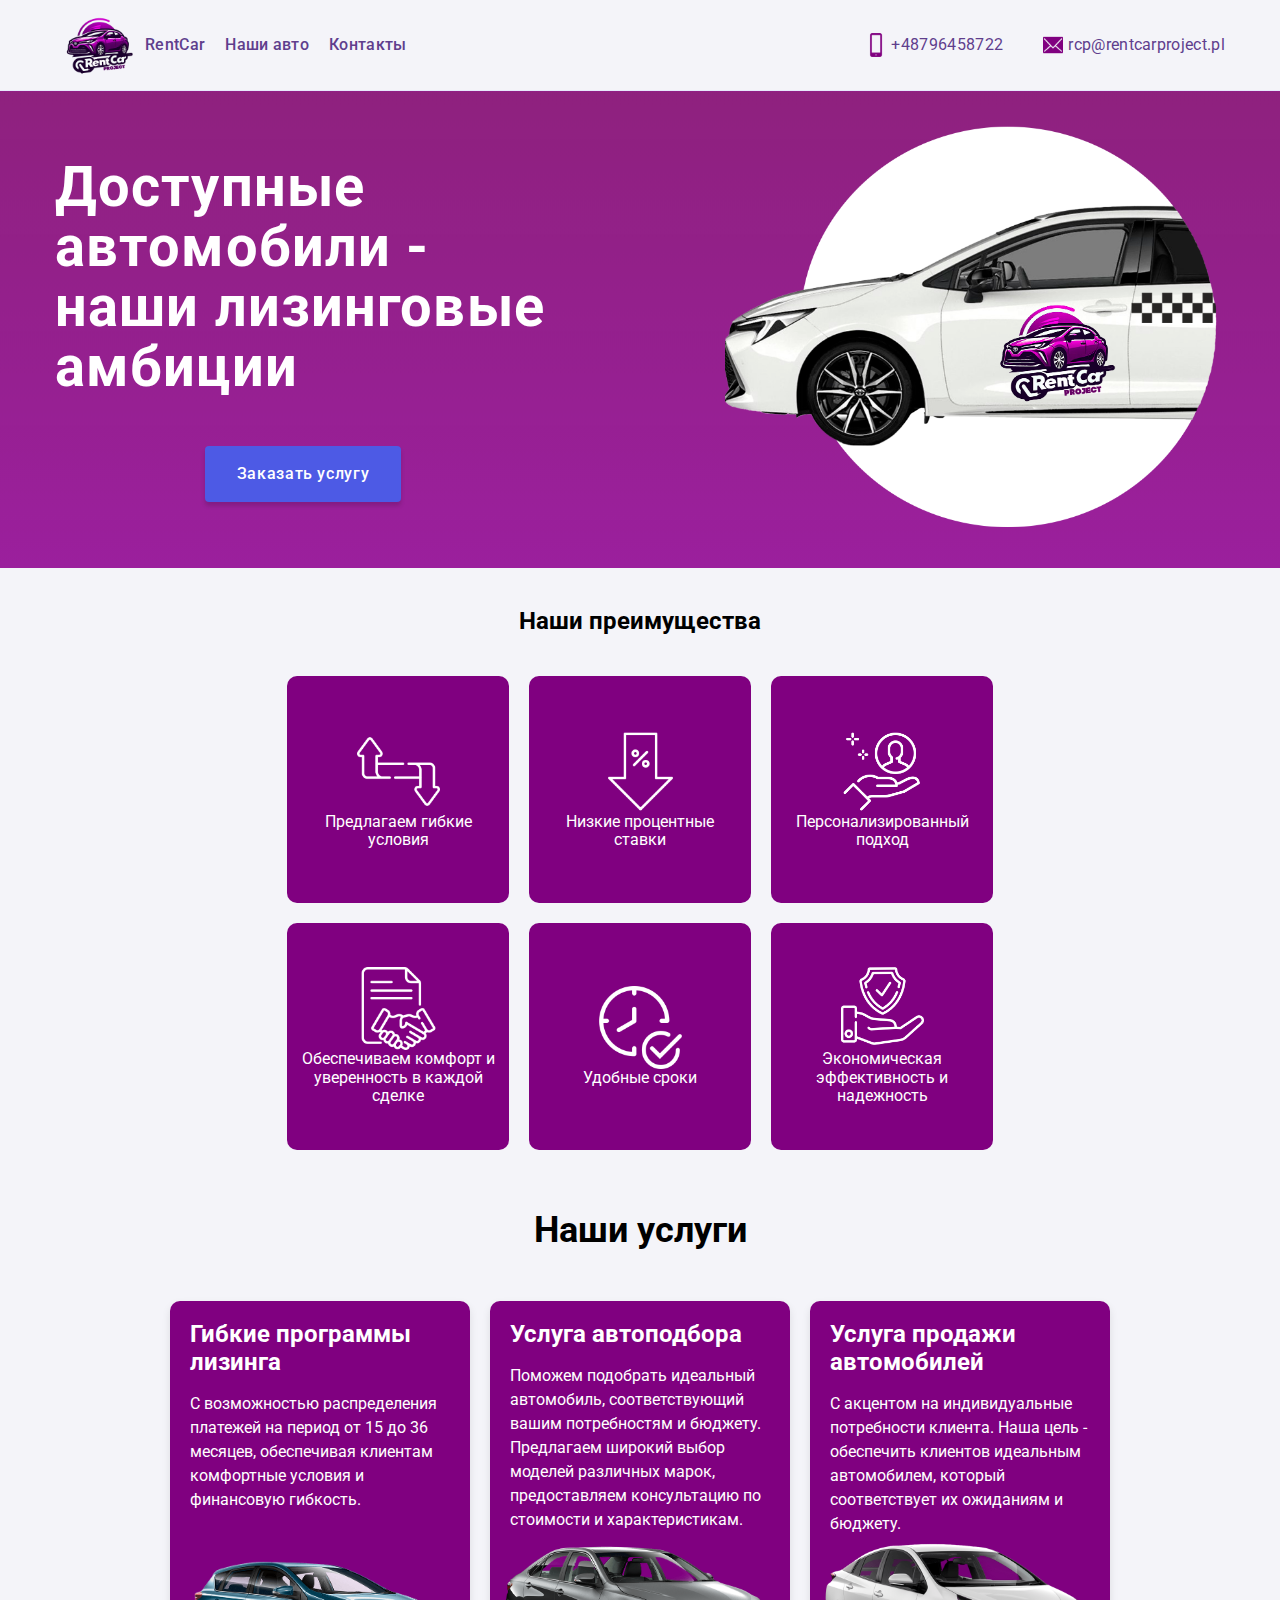
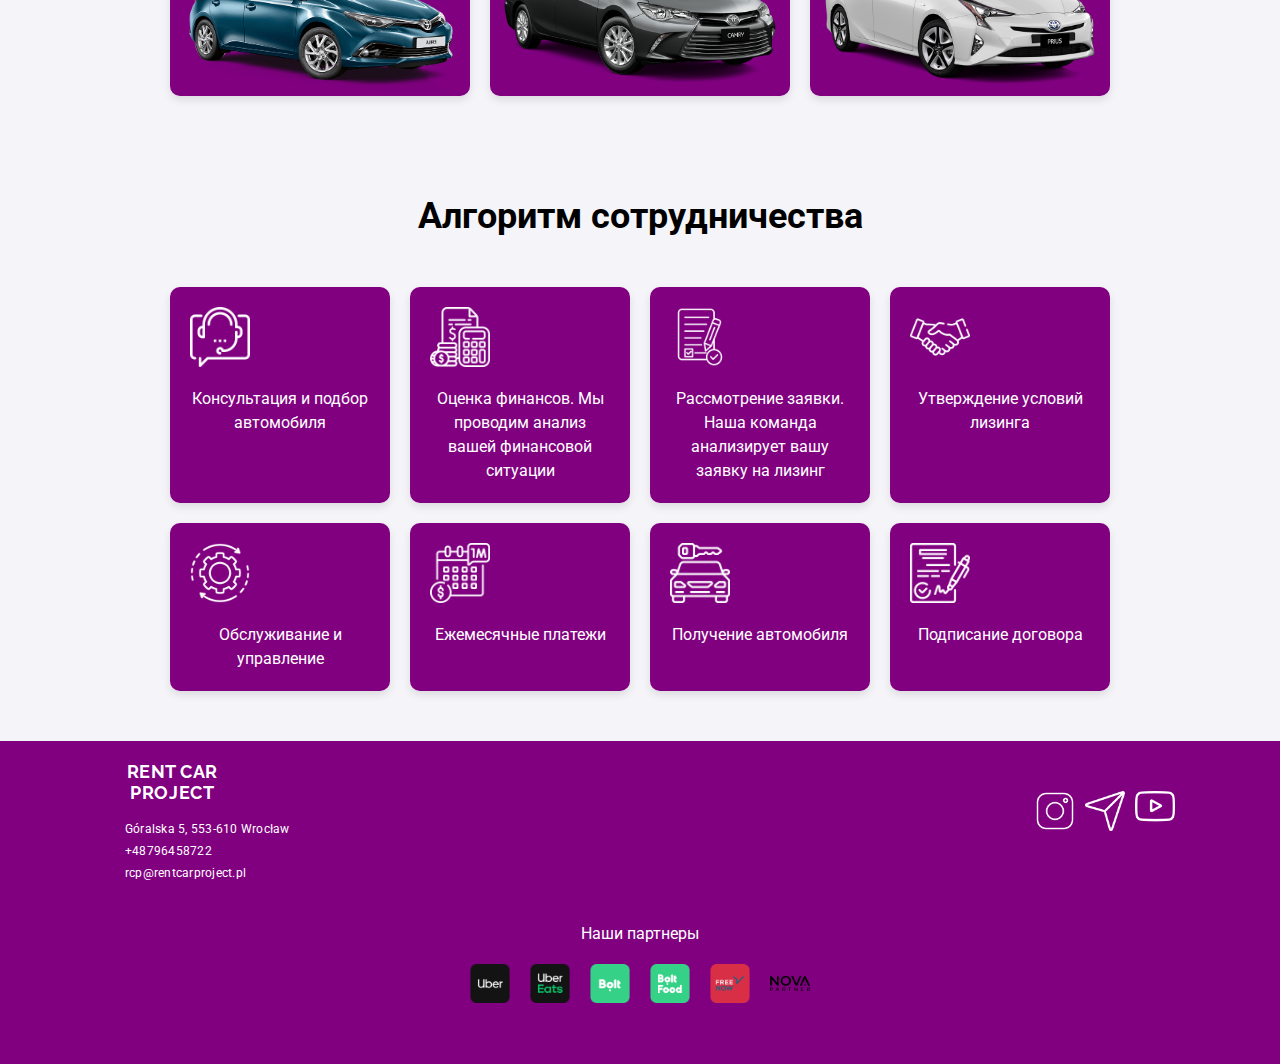
==== index.html @ d4957777 "Finish media for header" ====
<!DOCTYPE html>
<html lang="ru">
  <head>
    <meta charset="UTF-8" />
    <meta name="viewport" content="width=device-width, initial-scale=1.0" />
    <link rel="preconnect" href="https://fonts.googleapis.com" />
    <link rel="preconnect" href="https://fonts.gstatic.com" crossorigin />
    <link
      href="https://fonts.googleapis.com/css2?family=Raleway:wght@700&family=Roboto:wght@400;500;700&display=swap"
      rel="stylesheet"
    />
    <link
      rel="stylesheet"
      href="https://cdnjs.cloudflare.com/ajax/libs/modern-normalize/2.0.0/modern-normalize.min.css"
    />
    <link rel="stylesheet" href="./style/style.css" />
    <title>RENT CAR</title>
  </head>
  <body>
    <header class="header">
      <div class="container main-header-container">
        <nav class="nav-menu">
          <div class="nav-wrapper">
            <a class="nav-logo" href="index.html"
              ><img src="./img/main-logo.png" alt="main logo" width="90px"
            /></a>
            <ul class="nav-list">
              <li class="nav-list-item">
                <a class="nav-link" href="./index.html">RentCar</a>
              </li>
              <li class="nav-list-item">
                <a class="nav-link" href="">Наши авто</a>
              </li>
              <li class="nav-list-item">
                <a class="nav-link" href="">Контакты</a>
              </li>
            </ul>
          </div>
        </nav>
        <address class="address">
          <ul class="address-list">
            <li class="address-lis-item">
              <img
                src="./img/icon/phone-call.png"
                alt="Позвонить нам"
                width="20px"
              />
              <a class="address-link" href="tel:+48796458722">+48796458722</a>
            </li>
            <li class="address-lis-item">
              <img src="./img/icon/email.png" alt="Написать нам" width="20px" />
              <a class="address-link" href="mailto:rcp@rentcarproject.pl"
                >rcp@rentcarproject.pl</a
              >
            </li>
          </ul>
        </address>
      </div>
    </header>
    <main>
      <!-- HERO -->
      <section class="hero">
        <div class="container hero-container">
          <div class="text-hero-box">
            <h1 class="hero-title">
              Доступные автомобили - наши лизинговые амбиции
            </h1>
            <button class="button" type="button" onclick="openForm()">
              Заказать услугу
            </button>
          </div>
          <div class="img-hero-box">
            <img
              class="hero-banner"
              src="./img/hero-image.png"
              alt="main image"
              width="500px"
            />
          </div>
        </div>
      </section>

      <!-- Advantages -->
      <section class="advantages">
        <div class="container">
          <h2 class="advantages-title">Наши преимущества</h2>
          <div class="card-container">
            <div class="card">
              <img
                src="./img/icon/arrows_1.png"
                alt="Гибкие условия"
                width="83px"
              />
              <p>Предлагаем гибкие условия</p>
            </div>
            <div class="card">
              <img
                src="./img/icon/discount_1.png"
                alt="Низкие процентные ставки"
                width="83px"
              />
              <p>Низкие процентные ставки</p>
            </div>
            <div class="card">
              <img
                src="./img/icon/personalized.png"
                alt="Персонализированный подход"
                width="83px"
              />
              <p>Персонализированный подход</p>
            </div>
            <div class="card">
              <img
                src="./img/icon/contract_1.png"
                alt="Комфорт и уверенность"
                width="83px"
              />
              <p>Обеспечиваем комфорт и уверенность в каждой сделке</p>
            </div>
            <div class="card">
              <img
                src="./img/icon/time_1.png"
                alt="Удобные сроки"
                width="83px"
              />
              <p>Удобные сроки</p>
            </div>
            <div class="card">
              <img
                src="./img/icon/shield_1.png"
                alt="Экономическая эффективность и надежность"
                width="83px"
              />
              <p>Экономическая эффективность и надежность</p>
            </div>
          </div>
        </div>
      </section>

      <!-- Services -->
      <section class="services">
        <div class="container">
          <h2 class="services-title">Наши услуги</h2>
          <div class="services-card-container">
            <div class="services-card">
              <div class="services-card-content">
                <h3>Гибкие программы лизинга</h3>
                <p>
                  С возможностью распределения платежей на период от 15 до 36
                  месяцев, обеспечивая клиентам комфортные условия и финансовую
                  гибкость.
                </p>
              </div>
              <img
                src="./img/auris.png"
                alt="Гибкие программы лизинга"
                class="services-card-img"
              />
            </div>
            <div class="services-card">
              <div class="services-card-content">
                <h3>Услуга автоподбора</h3>
                <p>
                  Поможем подобрать идеальный автомобиль, соответствующий вашим
                  потребностям и бюджету. Предлагаем широкий выбор моделей
                  различных марок, предоставляем консультацию по стоимости и
                  характеристикам.
                </p>
              </div>
              <img
                src="./img/corolla.png"
                alt="Услуга автоподбора"
                class="services-card-img"
              />
            </div>
            <div class="services-card">
              <div class="services-card-content">
                <h3>Услуга продажи автомобилей</h3>
                <p>
                  С акцентом на индивидуальные потребности клиента. Наша цель -
                  обеспечить клиентов идеальным автомобилем, который
                  соответствует их ожиданиям и бюджету.
                </p>
              </div>
              <img
                src="./img/prius.png"
                alt="Услуга продажи автомобилей"
                class="services-card-img"
              />
            </div>
          </div>
        </div>
      </section>

      <!-- How we work -->
      <section class="workflow">
        <div class="container">
          <h2 class="workflow-title">Алгоритм сотрудничества</h2>
          <div class="workflow-card-container">
            <div class="workflow-card">
              <img
                src="./img/icon/consulting_1.png"
                alt="Консультация и подбор автомобиля"
              />
              <p>Консультация и подбор автомобиля</p>
            </div>
            <div class="workflow-card">
              <img src="./img/icon/budget.png" alt="Оценка финансов" />
              <p>
                Оценка финансов. Мы проводим анализ вашей финансовой ситуации
              </p>
            </div>
            <div class="workflow-card">
              <img
                src="./img/icon/request-for-proposal.png"
                alt="Рассмотрение заявки"
              />
              <p>
                Рассмотрение заявки. Наша команда анализирует вашу заявку на
                лизинг
              </p>
            </div>
            <div class="workflow-card">
              <img
                src="./img/icon/handshake_1.png"
                alt="Утверждение условий лизинга"
              />
              <p>Утверждение условий лизинга</p>
            </div>
            <div class="workflow-card">
              <img
                src="./img/icon/management-service.png"
                alt="Обслуживание и управление"
              />
              <p>Обслуживание и управление</p>
            </div>
            <div class="workflow-card">
              <img src="./img/icon/calendar_8.png" alt="Ежемесячные платежи" />
              <p>Ежемесячные платежи</p>
            </div>
            <div class="workflow-card">
              <img src="./img/icon/car-rental.png" alt="Получение автомобиля" />
              <p>Получение автомобиля</p>
            </div>
            <div class="workflow-card">
              <img src="./img/icon/contract_2.png" alt="Подписание договора" />
              <p>Подписание договора</p>
            </div>
          </div>
        </div>
      </section>

      <!-- FORM -->
      <div id="orderForm" class="form-popup">
        <form class="form-container" id="orderFormElement">
          <span class="close" onclick="closeForm()">&times;</span>
          <h2>Заказать услугу</h2>
          <label for="name"><b>Ваше имя</b></label>
          <input type="text" id="name" name="name" required />

          <label for="phone"><b>Ваш номер телефона</b></label>
          <input type="tel" id="phone" name="phone" required />

          <label for="email"><b>Ваш емейл</b></label>
          <input type="email" id="email" name="email" required />

          <button type="submit" class="btn">Отправить</button>
        </form>
      </div>
    </main>
    <footer class="footer">
      <div class="container">
        <div class="addres-box">
          <a class="footer-logo" href="index.html" class="footer-logo"
            >RENT CAR <br />PROJECT</a
          >
          <address>
            <ul class="footer-address">
              <li>
                <a
                  class="footer-address-link"
                  href="https://www.google.com/maps/search/?api=1&query=Góralska+5,+553-610+Wrocław"
                  target="_blank"
                  >Góralska 5, 553-610 Wrocław</a
                >
              </li>
              <li>
                <a class="footer-address-link" href="tel:+48796458722"
                  >+48796458722</a
                >
              </li>
              <li>
                <a
                  class="footer-address-link"
                  href="mailto:rcp@rentcarproject.pl"
                  >rcp@rentcarproject.pl</a
                >
              </li>
            </ul>
          </address>
        </div>
        <div class="social-box">
          <ul class="footer-socials">
            <li>
              <a
                href="https://www.instagram.com/rent_projekt?igsh=d3BtMnI3NGQ2Mmhm"
                target="_blank"
              >
                <img
                  src="./img/icon/instagram-icon.png"
                  alt="instagram icon"
                  width="40px"
                />
              </a>
            </li>
            <li>
              <a href="https://t.me/WeGetTheCar" target="_blank">
                <img
                  src="./img/icon/telegram-icon.png"
                  alt="telegram icon"
                  width="40px"
                />
              </a>
            </li>
            <li>
              <a
                href="https://www.instagram.com/rent_projekt?igsh=d3BtMnI3NGQ2Mmhm"
                target="_blank"
              >
                <img
                  src="./img/icon/youtube-icon.png"
                  alt="instagram icon"
                  width="40px"
                />
              </a>
            </li>
          </ul>
        </div>
      </div>
      <div class="partner-box">
        <p>Наши партнеры</p>
        <ul>
          <li>
            <a
              href="https://www.uber.com/pl/pl/"
              target="_blank"
              aria-label="Перейти на сайт Uber"
            >
              <img src="./img/icon/uber.png" alt="Uber" />
            </a>
          </li>
          <li>
            <a
              href="https://www.ubereats.com/pl"
              target="_blank"
              aria-label="Перейти на сайт Uber Eats"
            >
              <img src="./img/icon/uber-eats.png" alt="Uber Eats" />
            </a>
          </li>
          <li>
            <a
              href="https://bolt.eu/pl-pl/"
              target="_blank"
              aria-label="Перейти на сайт Bolt"
            >
              <img src="./img/icon/bolt-logo.png" alt="Bolt" />
            </a>
          </li>
          <li>
            <a
              href="https://bolt.eu/pl-pl/food/"
              target="_blank"
              aria-label="Перейти на сайт Bolt Food"
            >
              <img src="./img/icon/bolt_food_logo.png" alt="Bolt Food" />
            </a>
          </li>
          <li>
            <a
              href="https://www.free-now.com/pl/"
              target="_blank"
              aria-label="Перейти на сайт Free Now"
            >
              <img src="./img/icon/freenow.png" alt="Free Now" />
            </a>
          </li>
          <li>
            <a
              href="https://nova-partner.pl/"
              target="_blank"
              aria-label="Перейти на сайт Free Now"
            >
              <img src="./img/icon/nova-parner.png" alt="Nova Partner" />
            </a>
          </li>
        </ul>
      </div>
    </footer>
    <script>
      function openForm() {
        document.getElementById("orderForm").style.display = "flex";
      }

      function closeForm() {
        document.getElementById("orderForm").style.display = "none";
      }

      function submitForm(event) {
        event.preventDefault();
        const formData = new FormData(
          document.getElementById("orderFormElement")
        );
        fetch("form-handler.php", {
          method: "POST",
          body: formData,
        })
          .then((response) => response.text())
          .then((data) => {
            if (data === "success") {
              alert(
                "Спасибо за обращение, наш менеджер свяжется с вами в ближайшее время."
              );
              closeForm();
            } else {
              alert("Ошибка отправки формы. Попробуйте еще раз.");
            }
          })
          .catch((error) => {
            alert("Ошибка отправки формы. Попробуйте еще раз.");
          });
      }

      document
        .getElementById("orderFormElement")
        .addEventListener("submit", submitForm);
    </script>
  </body>
</html>
---- style/style.css ----
:root {
    --primary-color: #6A1B9A;
    --accent-color: #8E24AA;
    --background-color: #F5F5F5;
    --text-color: #FFFFFF;
    --text-dark-color: #424242;
    --button-hover-color: #9C27B0;
    --button-shadow-color: rgba(0, 0, 0, 0.2);
    --contact-link-color: #5F3E8D;
    --hover-link-color: #8E24AA;
}

/* Основные стили */
*,
*::before,
*::after {
    box-sizing: border-box;
    margin: 0;
    padding: 0;
}

body {
    background-color: #f4f4f9;
    font-family: 'Roboto', sans-serif;
}

ul,
ol {
    margin: 0;
    padding: 0;
    list-style: none;
}

h1,
h2,
h3 {
    margin: 0;
}

p {
    margin: 0;
}

a {
    margin: 0;
}

img {
    display: block;
    max-width: 100%;
    margin: 0;
    padding: 0;
}

.container {
    max-width: 1200px;
    margin: auto;
    padding: 0 15px;
}

/* Стили для header */
.header {
    border-bottom: 1px solid #e7e9fc;
    padding-top: 24px;
    padding-bottom: 24px;
    padding: 0 15px;
}

.main-header-container {
    display: flex;
    align-items: center;
    justify-content: space-between;
}

.nav-menu {
    display: flex;
    align-items: center;
}

.nav-wrapper {
    display: flex;
    align-items: center;
}

.nav-list {
    display: flex;
    gap: 20px;
}

.nav-logo {
    margin-right: auto;
}

.nav-link {
    text-decoration: none;
    color: var(--contact-link-color);
    font-size: 16px;
    font-weight: 500;
    line-height: 1.5;
    letter-spacing: 0.32px;
    padding: 24px 0;
}

.address {
    font-style: normal;
    margin-left: auto;
}

.address-list {
    display: flex;
    gap: 40px;
    padding: 24px 0;
}

.address-link {
    text-decoration: none;
    color: var(--contact-link-color);
    font-size: 16px;
    line-height: 1.5;
    letter-spacing: 0.32px;
}

.nav-link:hover,
.address-link:hover,
.nav-link:focus,
.address-link:focus {
    color: var(--hover-link-color);
}

.address-lis-item {
    display: flex;
    gap: 5px;
}

/* Медиа-запросы для header */
@media screen and (max-width: 900px) {
    .main-header-container {
        flex-direction: column;
        align-items: center;
        text-align: center;
    }

    .nav-logo {
        margin-bottom: 20px;
    }

    .nav-wrapper {
        flex-direction: column;
        align-items: center;
    }

    .nav-list {
        flex-direction: column;
        gap: 10px;
        margin-bottom: 20px;
    }

    .nav-link {
        padding: 0;
    }

    .address-list {
        flex-direction: column;
        align-items: center;
        gap: 10px;
        padding: 0;
    }

    .address {
        text-align: center;
        margin: 20px 0 0;
    }
}


/* Стили для секции hero */
.hero {
    background-color: #d809a1;
    background: linear-gradient(rgba(127, 1, 108, 0.872), rgba(144, 5, 146, 0.889));
    position: relative;
    background-position: center;
    background-size: cover;
    margin-bottom: 40px;
    text-align: center;
    padding-top: 35px;
    padding-bottom: 35px;
}

.hero-container {
    display: flex;
    flex-direction: row;
    align-items: center;
    justify-content: space-between;
}

.hero-title {
    font-size: 56px;
    font-weight: 700;
    line-height: 1.07;
    letter-spacing: 1.12px;
    color: white;
    text-align: start;
    margin-bottom: 48px;
    max-width: 496px;
}

.button {
    display: block;
    min-width: 169px;
    height: 56px;
    border: none;
    margin: 0 auto;
    background-color: #4d5ae5;
    color: #ffffff;
    font-size: 16px;
    font-weight: 500;
    cursor: pointer;
    line-height: 24px;
    letter-spacing: 0.64px;
    padding: 16px 32px;
    border-radius: 4px;
    background: #4d5ae5;
    box-shadow: 0px 4px 4px 0px rgba(0, 0, 0, 0.15);
}

.button:hover {
    background-color: #404BBF;
}

.button:focus {
    background-color: #404BBF;
}

/* Стили для секции "Наши преимущества" */
.advantages-title {
    text-align: center;
    margin-bottom: 30px;
}

.card-container {
    display: flex;
    flex-wrap: wrap;
    justify-content: center;
    max-width: 726px;
    margin: 0 auto;
}

.card {
    display: flex;
    flex-direction: column;
    justify-content: center;
    align-items: center;
    width: 222px;
    height: 227px;
    background-color: purple;
    margin: 10px;
    padding: 10px;
    text-align: center;
    border-radius: 10px;
}

.card:hover {
    transform: translateY(-10px);
}

.card-content {
    padding: 20px;
    position: relative;
    z-index: 2;
}

img {
    max-width: 100%;
}

p {
    color: white;
}

/* Медиазапросы для размещения карточек в два и один ряд */
@media (max-width: 768px) {
    .card {
        flex: 1 0 45%;
    }
}

@media (max-width: 480px) {
    .card {
        flex: 1 0 100%;
    }
}

/* Стили для секции "Наши услуги" */
.services {
    padding: 50px 0;
    background-color: #f4f4f9;
}

.services-title {
    text-align: center;
    font-size: 36px;
    margin-bottom: 50px;
}

.services-card-container {
    display: flex;
    flex-wrap: wrap;
    justify-content: center;
    gap: 20px;
}

.services-card {
    position: relative;
    background-color: purple;
    border-radius: 10px;
    width: 300px;
    color: white;
    box-shadow: 0 4px 8px rgba(0, 0, 0, 0.1);
    overflow: hidden;
    transition: transform 0.3s;
    padding-bottom: 120px;
}

.services-card:hover {
    transform: translateY(-10px);
}

.services-card-content {
    padding: 20px;
    position: relative;
    z-index: 2;
}

.services-card-content h3 {
    font-size: 24px;
    margin-bottom: 15px;
}

.services-card-content p {
    font-size: 16px;
    line-height: 1.5;
    margin-bottom: 20px;
}

.services-card-img {
    position: absolute;
    bottom: 0;
    left: 50%;
    transform: translateX(-50%);
    width: 100%;
    height: auto;
    z-index: 1;
}

/* Стили для секции "Алгоритм сотрудничества" */
.workflow {
    padding: 50px 0;
    background-color: #f4f4f9;
}

.workflow-title {
    text-align: center;
    font-size: 36px;
    margin-bottom: 50px;
}

.workflow-card-container {
    display: flex;
    flex-wrap: wrap;
    justify-content: center;
    gap: 20px;
}

.workflow-card {
    background-color: purple;
    border-radius: 10px;
    width: 220px;
    padding: 20px;
    color: white;
    text-align: center;
    box-shadow: 0 4px 8px rgba(0, 0, 0, 0.1);
    transition: transform 0.3s;
}

.workflow-card img {
    width: 60px;
    height: auto;
    margin-bottom: 20px;
}

.workflow-card p {
    font-size: 16px;
    line-height: 1.5;
}

.workflow-card:hover {
    transform: translateY(-10px);
}

/* Стили для footer */
.footer {
    background-color: #800080;
    padding: 20px 0;
    color: white;
    text-align: center;
}

.footer .container {
    display: flex;
    justify-content: space-between;
}

.footer-logo {
    display: inline-block;
    font-family: "Raleway", sans-serif;
    text-decoration: none;
    color: #fff;
    font-size: 18px;
    font-weight: 700;
    line-height: 1.17;
    letter-spacing: 0.54px;
    text-transform: uppercase;
    margin-bottom: 16px;
}

.footer-address {
    margin-left: 70px;
    text-align: left;
}

.footer-address-link {
    color: #f4f4fd;
    font-size: 12px;
    line-height: 1.5;
    letter-spacing: 0.02em;
    text-decoration: none;
    font-style: normal;
}

.footer-address li {
    margin-bottom: 3px;
}

.footer-address a {
    text-decoration: none;
    color: white;
}

.footer-address a:hover,
.footer-socials a:hover {
    color: #ddd;
}

.social-box {
    font-display: flex;
}

.footer-socials {
    display: flex;
    flex-direction: row;
    gap: 10px;
    justify-content: center;
    align-items: center;
    padding-top: 30px;
    margin-right: 50px;
}

.footer-socials img {
    width: 40px;
    height: auto;
}

/* Стили для секции "Наши партнеры" */
.partner-box {
    text-align: center;
    margin: 40px 0;
}

.partner-box p {
    margin-bottom: 20px;
    font-size: 16px;
    color: var(--text-color);
    /* Используйте основной цвет вашей темы */
}

.partner-box ul {
    display: flex;
    justify-content: center;
    align-items: center;
    gap: 20px;
    padding: 0;
    list-style: none;
    margin: 0;
}

.partner-box li {
    display: flex;
    justify-content: center;
    align-items: center;
}

.partner-box img {
    width: 40px;
    height: 40px;
    object-fit: contain;
}

/* Стили для формы */
.form-popup {
    display: none;
    position: fixed;
    top: 0;
    left: 0;
    width: 100%;
    height: 100%;
    background-color: rgba(0, 0, 0, 0.5);
    justify-content: center;
    align-items: center;
    z-index: 9999;
}

.form-container {
    background-color: white;
    padding: 20px;
    border-radius: 10px;
    width: 300px;
    position: relative;
}

.form-container h2 {
    margin-bottom: 20px;
}

.form-container label {
    display: block;
    margin-bottom: 10px;
}

.form-container input {
    width: 100%;
    padding: 10px;
    margin-bottom: 20px;
    border: 1px solid #ccc;
    border-radius: 5px;
}

.form-container .btn {
    width: 100%;
    padding: 10px;
    border: none;
    border-radius: 5px;
    cursor: pointer;
}

.form-container .btn.cancel {
    background-color: #f44336;
    margin-top: 10px;
}

.form-container .btn:hover {
    opacity: 0.8;
}

.close {
    position: absolute;
    top: 10px;
    right: 10px;
    font-size: 20px;
    cursor: pointer;
}
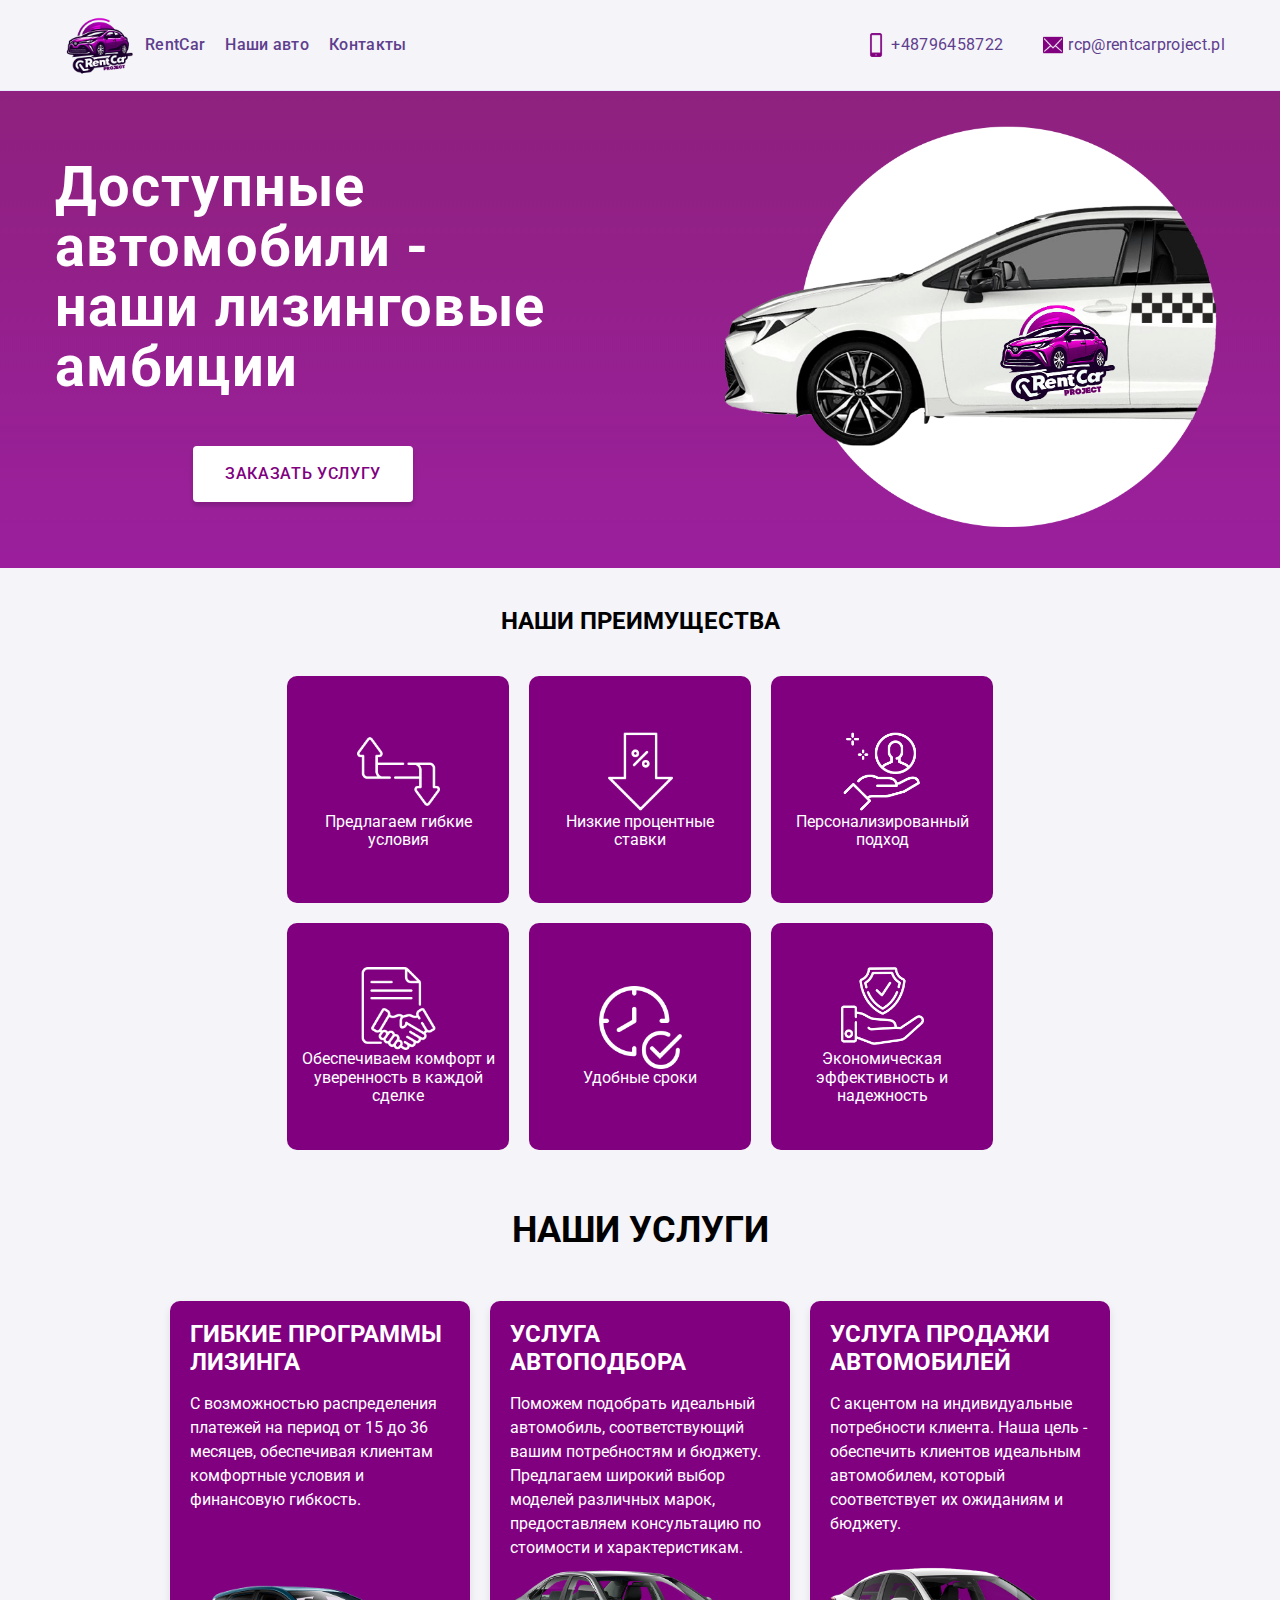
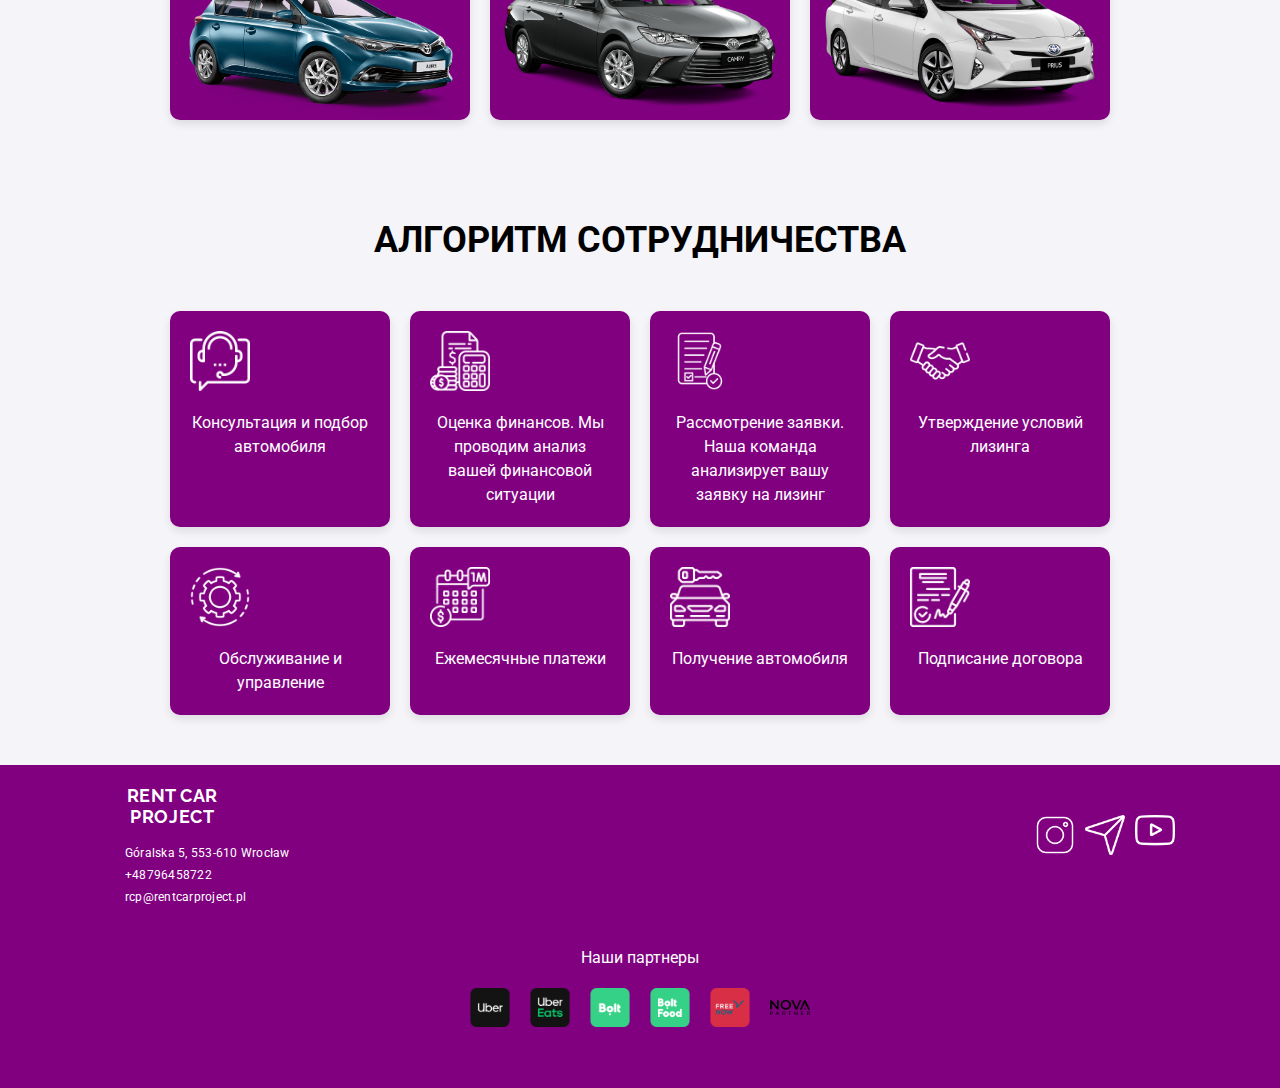
==== commit 22601020: "finish footer for phone" ====
--- a/index.html
+++ b/index.html
@@ -271,10 +271,8 @@
     <footer class="footer">
       <div class="container">
         <div class="addres-box">
-          <a class="footer-logo" href="index.html" class="footer-logo"
-            >RENT CAR <br />PROJECT</a
-          >
-          <address>
+          <a class="footer-logo" href="index.html">RENT CAR <br />PROJECT</a>
+          <address class="address">
             <ul class="footer-address">
               <li>
                 <a
--- a/style/style.css
+++ b/style/style.css
@@ -37,6 +37,11 @@
     margin: 0;
 }
 
+h2,
+h3 {
+    text-transform: uppercase;
+}
+
 p {
     margin: 0;
 }
@@ -141,7 +146,7 @@
     }
 
     .nav-logo {
-        margin-bottom: 20px;
+        margin-bottom: 1px;
     }
 
     .nav-wrapper {
@@ -151,8 +156,8 @@
 
     .nav-list {
         flex-direction: column;
-        gap: 10px;
-        margin-bottom: 20px;
+        gap: 1px;
+        margin-bottom: 10px;
     }
 
     .nav-link {
@@ -162,13 +167,15 @@
     .address-list {
         flex-direction: column;
         align-items: center;
-        gap: 10px;
+        gap: 1px;
         padding: 0;
+        margin-bottom: 10px;
     }
 
     .address {
         text-align: center;
-        margin: 20px 0 0;
+        margin: auto;
+        
     }
 }
 
@@ -210,8 +217,8 @@
     height: 56px;
     border: none;
     margin: 0 auto;
-    background-color: #4d5ae5;
-    color: #ffffff;
+    background-color: #ffffff;
+    color: #800080;
     font-size: 16px;
     font-weight: 500;
     cursor: pointer;
@@ -219,16 +226,17 @@
     letter-spacing: 0.64px;
     padding: 16px 32px;
     border-radius: 4px;
-    background: #4d5ae5;
+    background: #fff;
     box-shadow: 0px 4px 4px 0px rgba(0, 0, 0, 0.15);
+    text-transform: uppercase;
 }
 
 .button:hover {
-    background-color: #404BBF;
+    background-color: #E0E0E0;
 }
 
 .button:focus {
-    background-color: #404BBF;
+    background-color: #E0E0E0;
 }
 
 /* Стили для секции "Наши преимущества" */
@@ -288,6 +296,7 @@
     .card {
         flex: 1 0 100%;
     }
+
 }
 
 /* Стили для секции "Наши услуги" */
@@ -480,7 +489,6 @@
     margin-bottom: 20px;
     font-size: 16px;
     color: var(--text-color);
-    /* Используйте основной цвет вашей темы */
 }
 
 .partner-box ul {
@@ -503,6 +511,33 @@
     width: 40px;
     height: 40px;
     object-fit: contain;
+    transition: transform 0.3s, box-shadow 0.3s;
+}
+
+.partner-box img:hover {
+    transform: translateY(-10px);
+    box-shadow: 0 4px 8px rgba(0, 0, 0, 0.2);
+}
+
+@media (max-width: 400px) {
+    .footer .container {
+        flex-direction: column;
+        text-align: center;
+    }
+    .footer-logo {
+        align-items: centr;
+        text-align: center;
+    }
+    .address {
+        display: flex;
+    }
+    .footer-socials {
+        margin: auto;
+    }
+    .footer-address   {
+        margin: auto;
+        }
+  
 }
 
 /* Стили для формы */
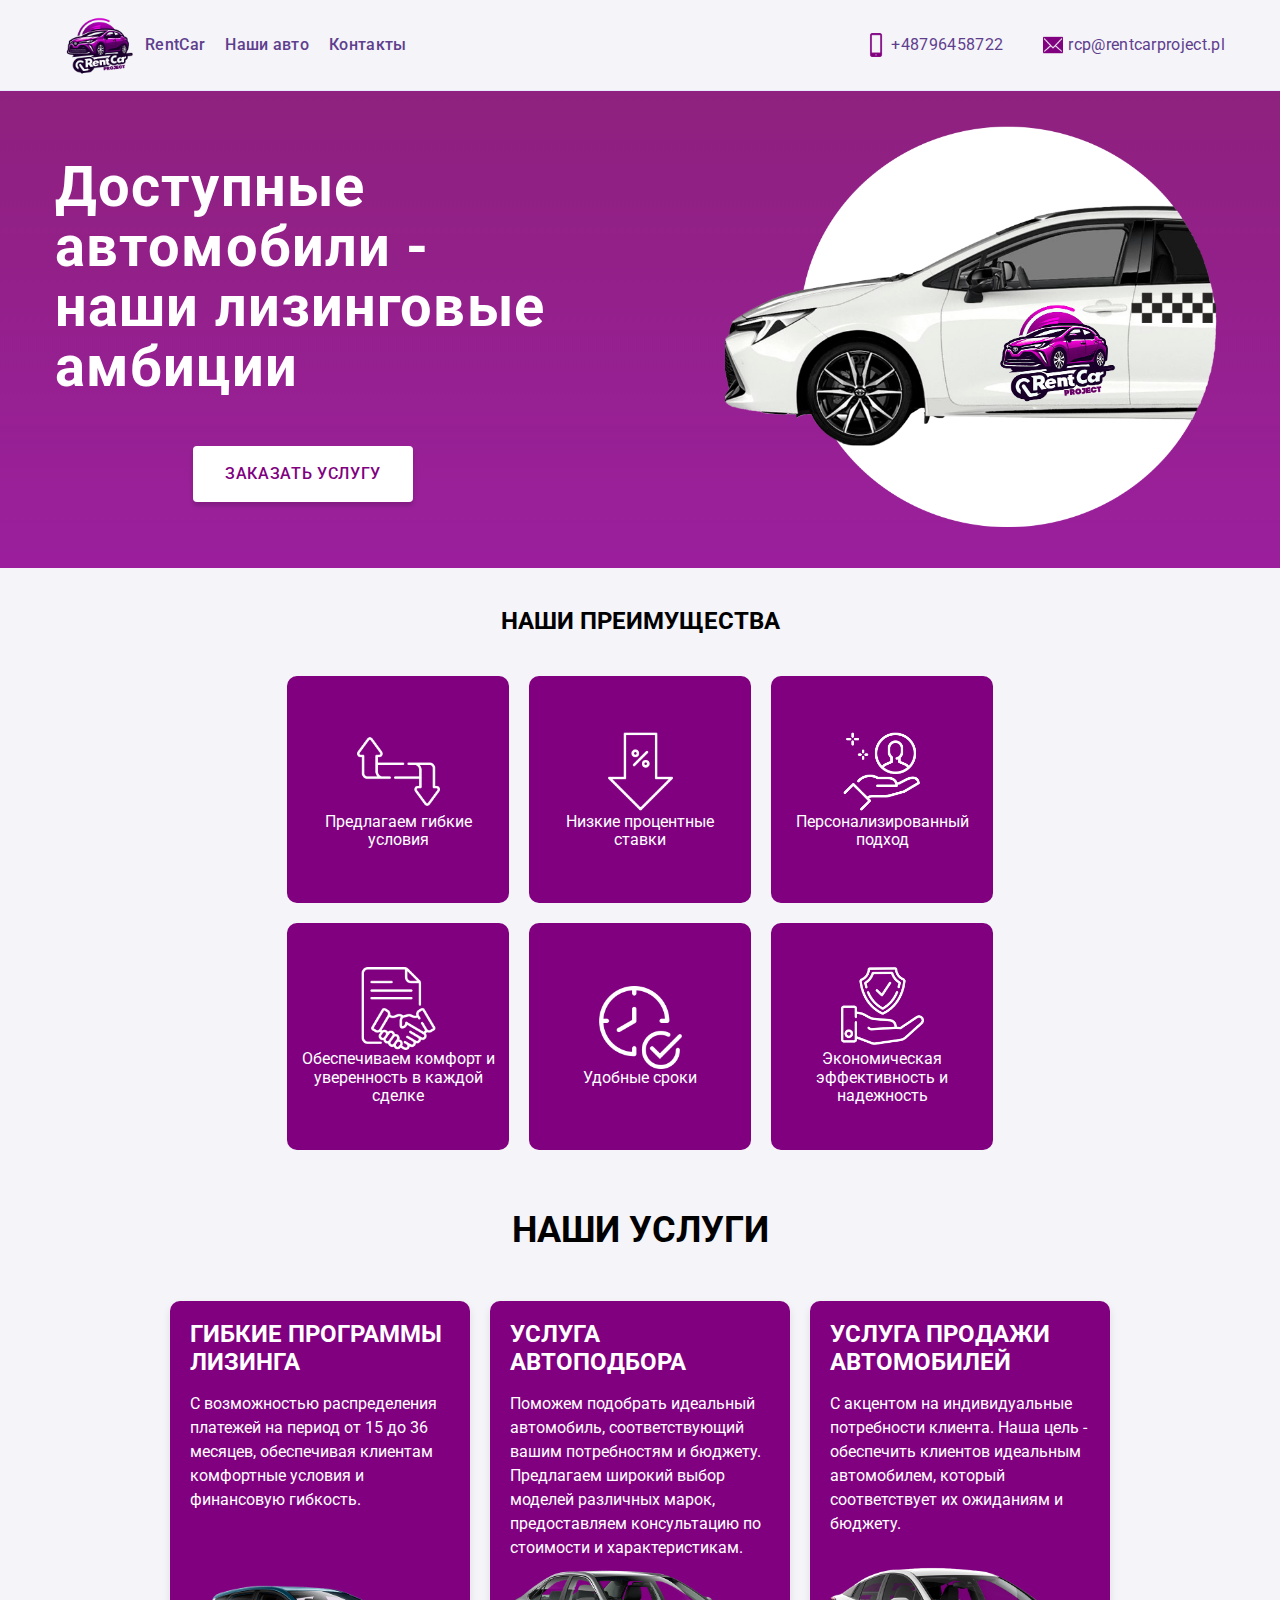
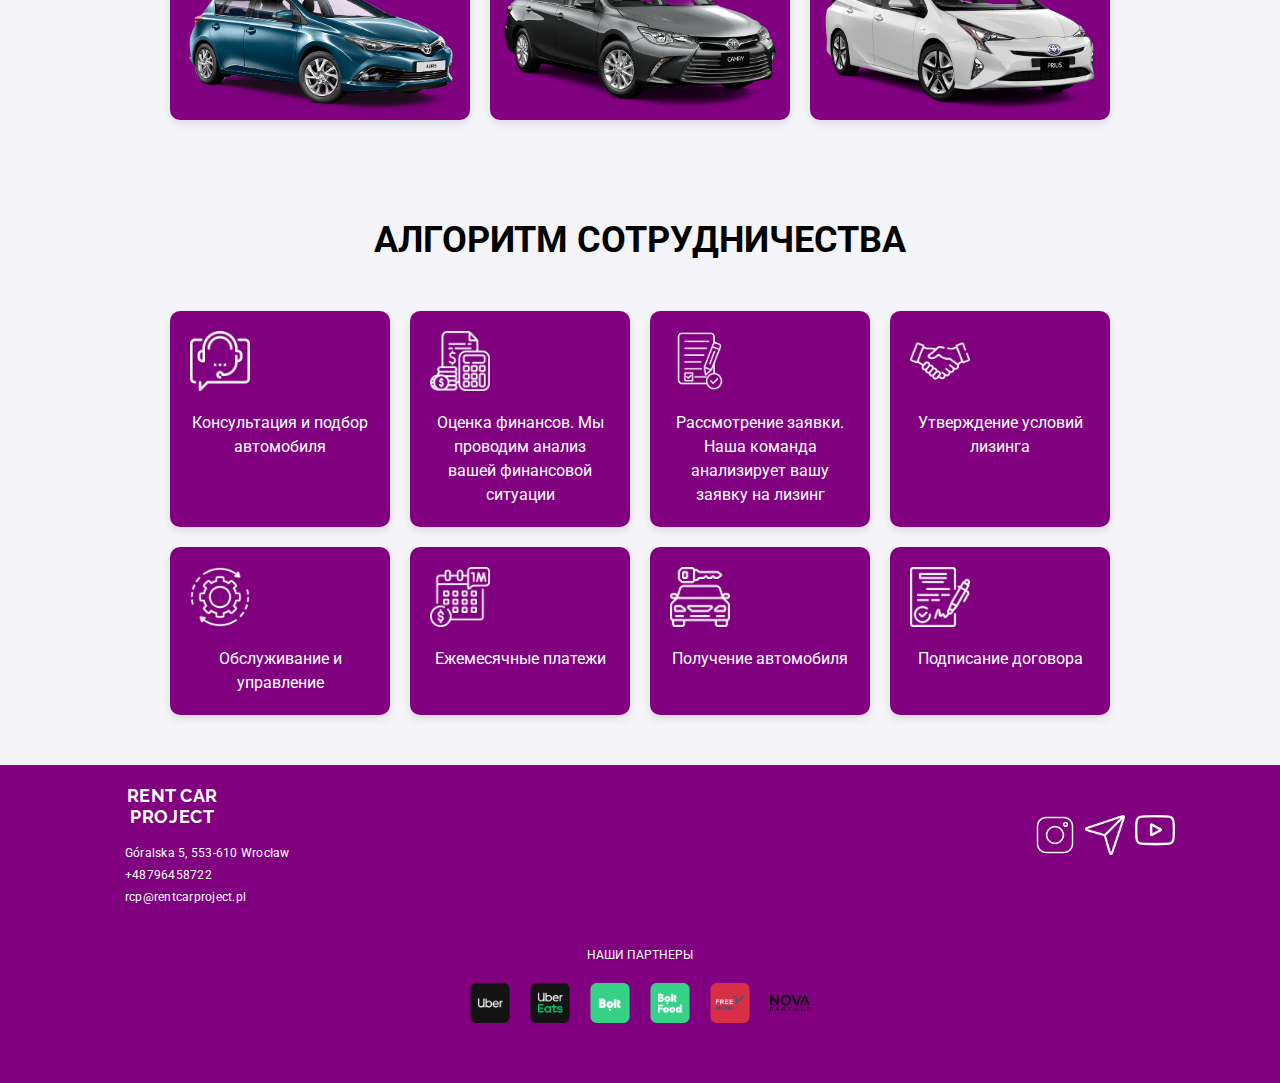
==== commit 5c4d8f7e: "Fix partner" ====
--- a/index.html
+++ b/index.html
@@ -336,7 +336,7 @@
         </div>
       </div>
       <div class="partner-box">
-        <p>Наши партнеры</p>
+        <p class="partner-txt">Наши партнеры</p>
         <ul>
           <li>
             <a
--- a/style/style.css
+++ b/style/style.css
@@ -487,7 +487,8 @@
 
 .partner-box p {
     margin-bottom: 20px;
-    font-size: 16px;
+    font-size: 12px;
+    text-transform: uppercase;
     color: var(--text-color);
 }
 
@@ -518,6 +519,8 @@
     transform: translateY(-10px);
     box-shadow: 0 4px 8px rgba(0, 0, 0, 0.2);
 }
+
+
 
 @media (max-width: 400px) {
     .footer .container {
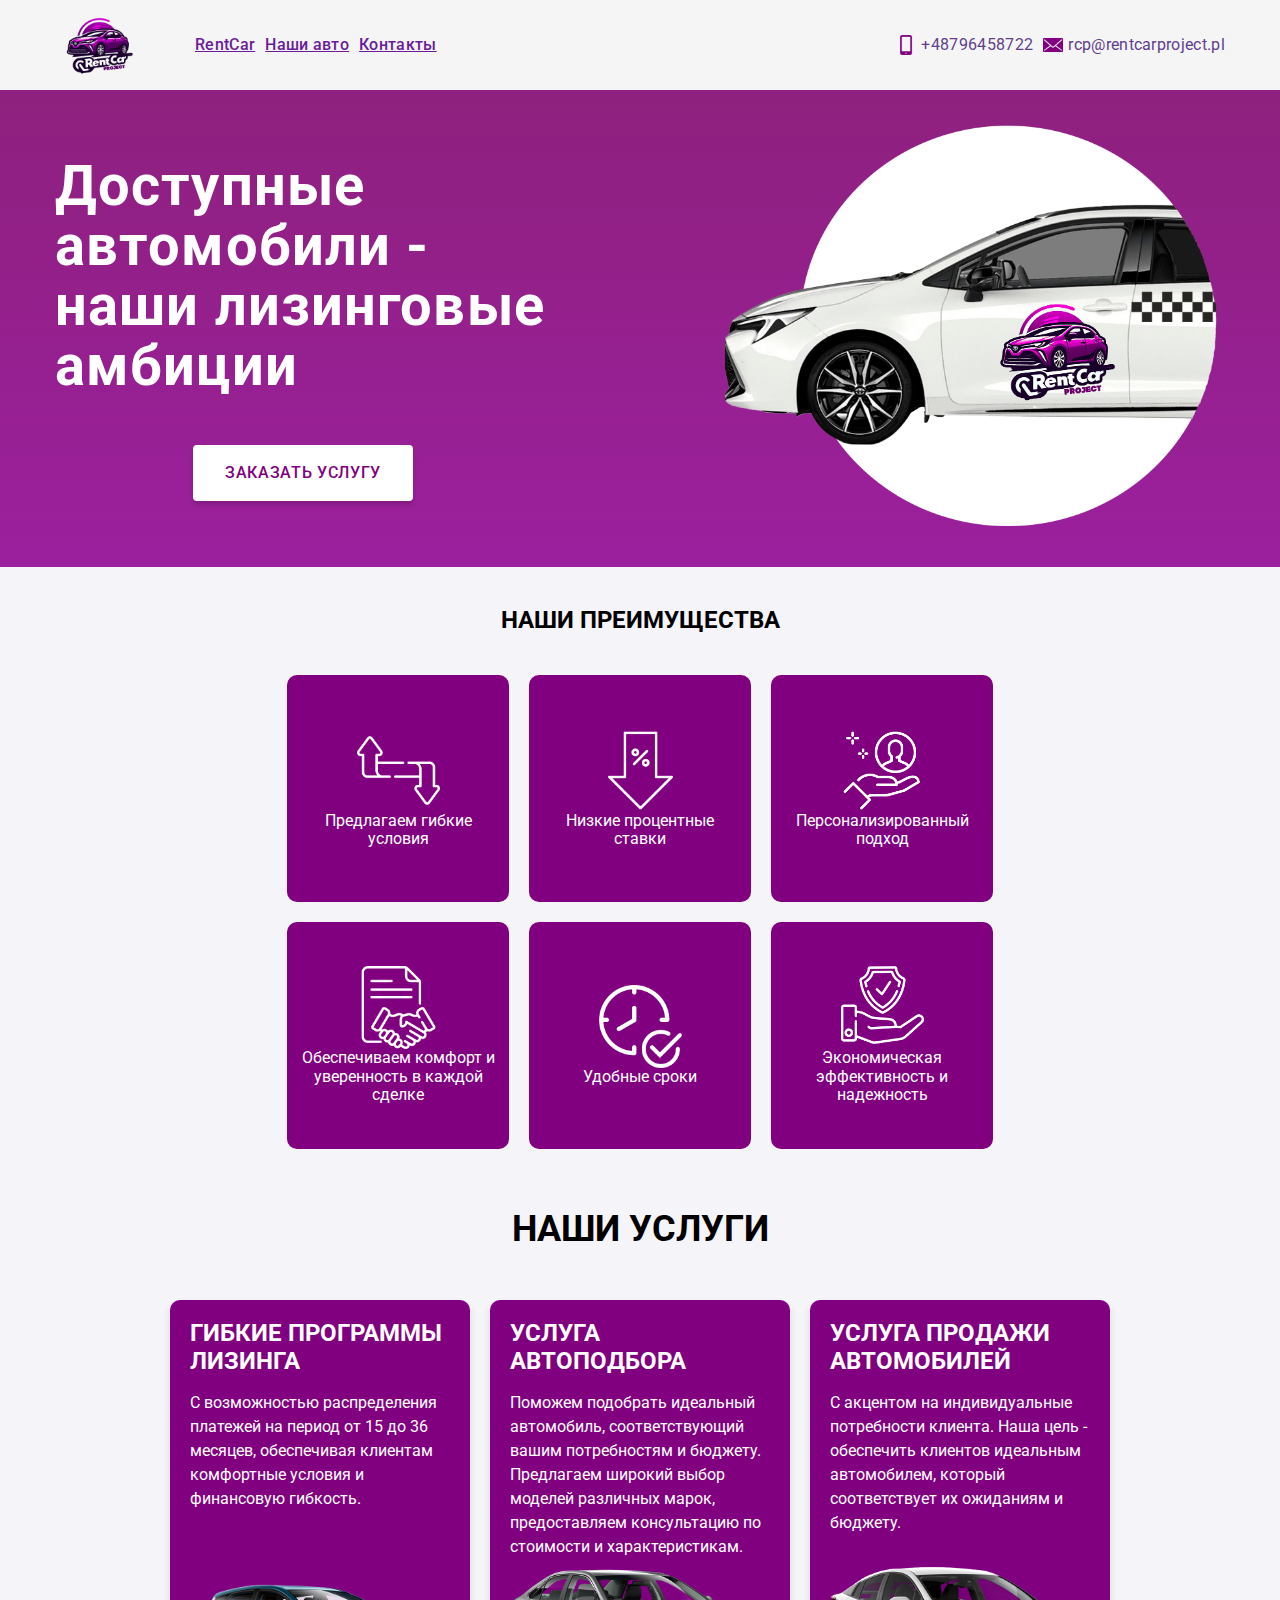
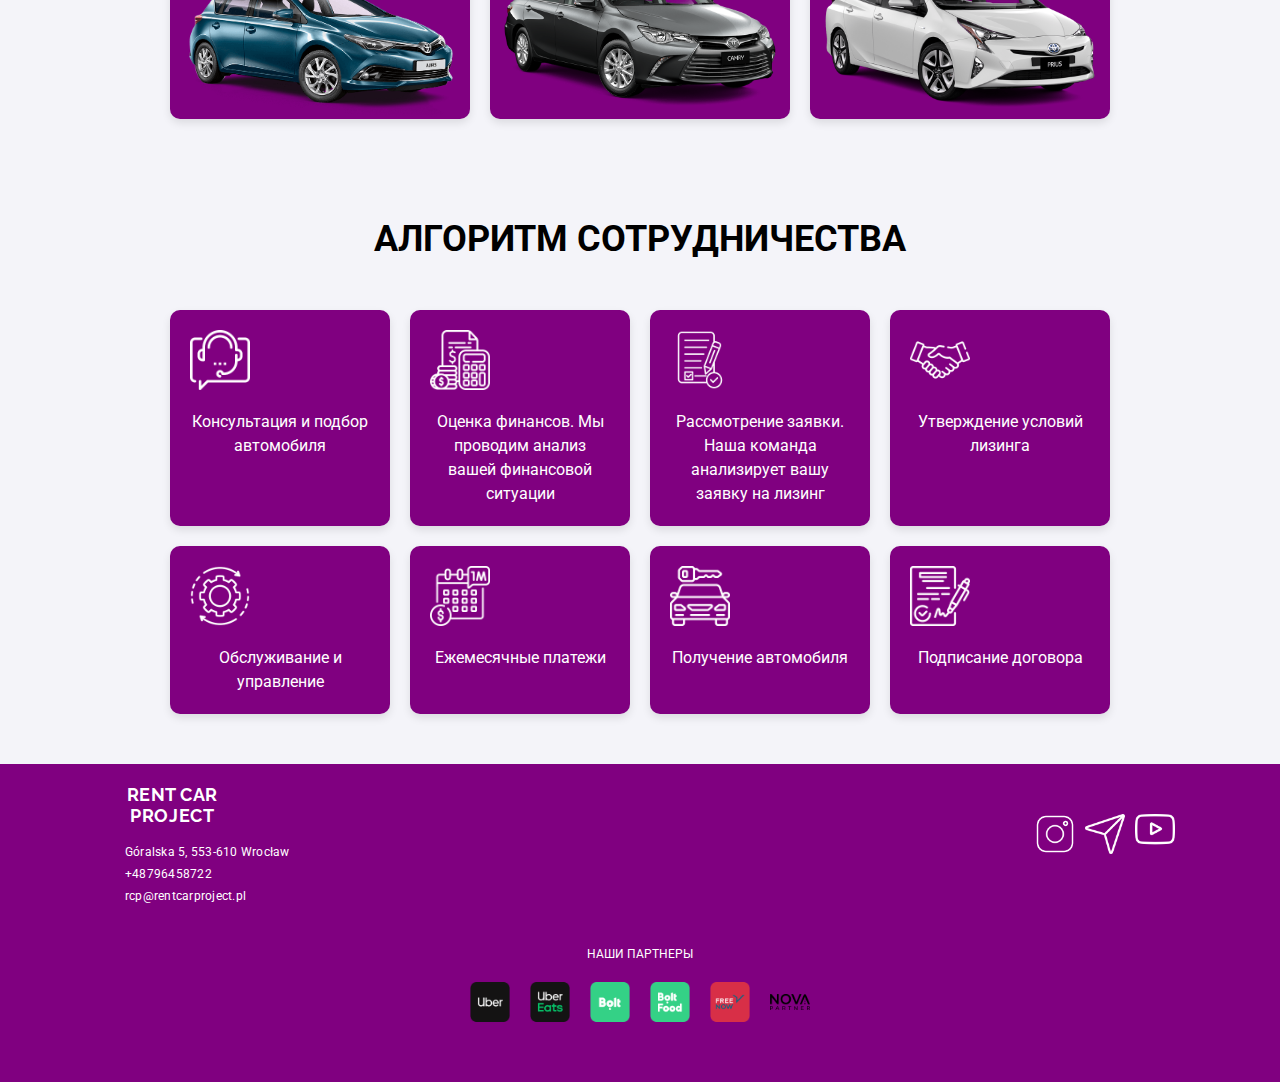
==== commit b4ff8482: "add page gallery" ====
--- a/index.html
+++ b/index.html
@@ -18,43 +18,68 @@
   </head>
   <body>
     <header class="header">
-      <div class="container main-header-container">
-        <nav class="nav-menu">
-          <div class="nav-wrapper">
-            <a class="nav-logo" href="index.html"
-              ><img src="./img/main-logo.png" alt="main logo" width="90px"
-            /></a>
-            <ul class="nav-list">
-              <li class="nav-list-item">
-                <a class="nav-link" href="./index.html">RentCar</a>
-              </li>
-              <li class="nav-list-item">
-                <a class="nav-link" href="">Наши авто</a>
-              </li>
-              <li class="nav-list-item">
-                <a class="nav-link" href="">Контакты</a>
-              </li>
-            </ul>
-          </div>
+      <div class="container header__container">
+        <div class="header__logo-container">
+          <a class="header__logo-link" href="index.html">
+            <img
+              class="header__logo"
+              src="./img/main-logo.png"
+              alt="main logo"
+              width="90px"
+            />
+          </a>
+        </div>
+        <nav class="header__nav">
+          <ul class="header__menu">
+            <li class="header__menu-item">
+              <a class="header__menu-link" href="./index.html">RentCar</a>
+            </li>
+            <li class="header__menu-item">
+              <a class="header__menu-link" href="./gallery.html">Наши авто</a>
+            </li>
+            <li class="header__menu-item">
+              <a class="header__menu-link" href="./contacts.html">Контакты</a>
+            </li>
+          </ul>
         </nav>
-        <address class="address">
-          <ul class="address-list">
-            <li class="address-lis-item">
-              <img
+        <address class="header__address">
+          <ul class="header__contact-list">
+            <li class="header__contact-item">
+              <img
+                class="header__contact-icon"
                 src="./img/icon/phone-call.png"
                 alt="Позвонить нам"
                 width="20px"
               />
-              <a class="address-link" href="tel:+48796458722">+48796458722</a>
-            </li>
-            <li class="address-lis-item">
-              <img src="./img/icon/email.png" alt="Написать нам" width="20px" />
-              <a class="address-link" href="mailto:rcp@rentcarproject.pl"
+              <a class="header__contact-link" href="tel:+48796458722"
+                >+48796458722</a
+              >
+            </li>
+            <li class="header__contact-item">
+              <img
+                class="header__contact-icon"
+                src="./img/icon/email.png"
+                alt="Написать нам"
+                width="20px"
+              />
+              <a
+                class="header__contact-link"
+                href="mailto:rcp@rentcarproject.pl"
                 >rcp@rentcarproject.pl</a
               >
             </li>
           </ul>
         </address>
+        <div class="header__burger" onclick="toggleBurgerMenu()">☰</div>
+      </div>
+      <div class="header__burger-menu">
+        <a class="header__menu-link" href="./index.html">Rent Car</a>
+        <a class="header__menu-link" href="#">Наши авто</a>
+        <a class="header__menu-link" href="./contacts.html">Контакты</a>
+        <a class="header__contact-link" href="tel:+48796458722">+48796458722</a>
+        <a class="header__contact-link" href="mailto:rcp@rentcarproject.pl"
+          >rcp@rentcarproject.pl</a
+        >
       </div>
     </header>
     <main>
@@ -396,6 +421,12 @@
       </div>
     </footer>
     <script>
+      function toggleBurgerMenu() {
+        const menu = document.querySelector(".header__burger-menu");
+        menu.classList.toggle("show");
+      }
+    </script>
+    <script>
       function openForm() {
         document.getElementById("orderForm").style.display = "flex";
       }
--- a/style/style.css
+++ b/style/style.css
@@ -63,42 +63,47 @@
     padding: 0 15px;
 }
 
-/* Стили для header */
+/* HEADER */
+
 .header {
-    border-bottom: 1px solid #e7e9fc;
-    padding-top: 24px;
-    padding-bottom: 24px;
     padding: 0 15px;
-}
-
-.main-header-container {
+    background-color: var(--background-color);
     display: flex;
     align-items: center;
     justify-content: space-between;
-}
-
-.nav-menu {
-    display: flex;
-    align-items: center;
-}
-
-.nav-wrapper {
-    display: flex;
-    align-items: center;
-}
-
-.nav-list {
-    display: flex;
-    gap: 20px;
-}
-
-.nav-logo {
-    margin-right: auto;
-}
-
-.nav-link {
-    text-decoration: none;
-    color: var(--contact-link-color);
+    position: relative;
+}
+
+.header__container {
+    display: flex;
+    align-items: center;
+    width: 100%;
+
+}
+
+.header__logo-container {
+    display: flex;
+    align-items: center;
+    margin-right: 50px;
+}
+
+.header__nav {
+    display: flex;
+    align-items: center;
+}
+
+.header__menu {
+    display: flex;
+    align-items: center;
+    gap: 10px;
+}
+
+.header__menu-item {
+    display: flex;
+}
+
+.header__menu-link {
+    color: var(--primary-color);
     font-size: 16px;
     font-weight: 500;
     line-height: 1.5;
@@ -106,18 +111,37 @@
     padding: 24px 0;
 }
 
-.address {
+.header__menu-link:hover,
+.header__menu-link:focus,
+.header__contact-link:hover,
+.header__contact-link:focus {
+    color: var(--hover-link-color);
+    text-decoration: none;
+}
+
+.header__address {
+    display: flex;
+    align-items: center;
     font-style: normal;
     margin-left: auto;
 }
 
-.address-list {
-    display: flex;
-    gap: 40px;
-    padding: 24px 0;
-}
-
-.address-link {
+.header__contact-list {
+    display: flex;
+    align-items: center;
+    gap: 10px;
+}
+
+.header__contact-item {
+    display: flex;
+    align-items: center;
+}
+
+.header__contact-icon {
+    margin-right: 5px;
+}
+
+.header__contact-link {
     text-decoration: none;
     color: var(--contact-link-color);
     font-size: 16px;
@@ -125,60 +149,59 @@
     letter-spacing: 0.32px;
 }
 
-.nav-link:hover,
-.address-link:hover,
-.nav-link:focus,
-.address-link:focus {
-    color: var(--hover-link-color);
-}
-
-.address-lis-item {
-    display: flex;
-    gap: 5px;
-}
-
-/* Медиа-запросы для header */
-@media screen and (max-width: 900px) {
-    .main-header-container {
+/* Стили для медиа-запросов */
+@media (max-width: 800px) {
+
+    .header__nav,
+    .header__address {
+        display: none;
+    }
+
+    .header__burger {
+        display: block;
+        cursor: pointer;
+        margin-left: auto;
+    }
+
+    .header__burger-menu {
+        display: none;
         flex-direction: column;
-        align-items: center;
+        align-items: flex-centr;
+        position: absolute;
+        top: 100%;
+        left: 0;
+        width: 100%;
+        background-color: #f4f4f4;
+        padding: 5px;
+        box-shadow: 0 4px 8px rgba(0, 0, 0, 0.1);
+    }
+
+    .header__burger-menu a {
+        padding: 5px 0;
+        color: var(--contact-link-color);
+        width: 100%;
+    }
+
+    .header__burger-menu.show {
+        display: flex;
         text-align: center;
     }
-
-    .nav-logo {
-        margin-bottom: 1px;
-    }
-
-    .nav-wrapper {
-        flex-direction: column;
-        align-items: center;
-    }
-
-    .nav-list {
-        flex-direction: column;
-        gap: 1px;
-        margin-bottom: 10px;
-    }
-
-    .nav-link {
-        padding: 0;
-    }
-
-    .address-list {
-        flex-direction: column;
-        align-items: center;
-        gap: 1px;
-        padding: 0;
-        margin-bottom: 10px;
-    }
-
-    .address {
-        text-align: center;
-        margin: auto;
-        
-    }
-}
-
+}
+
+/* Скрываем бургер-меню на больших экранах */
+.header__burger-menu {
+    display: none;
+}
+
+.header__burger {
+    display: none;
+}
+
+@media (max-width: 800px) {
+    .header__burger {
+        display: block;
+    }
+}
 
 /* Стили для секции hero */
 .hero {
@@ -528,7 +551,7 @@
         text-align: center;
     }
     .footer-logo {
-        align-items: centr;
+        align-items: center;
         text-align: center;
     }
     .address {
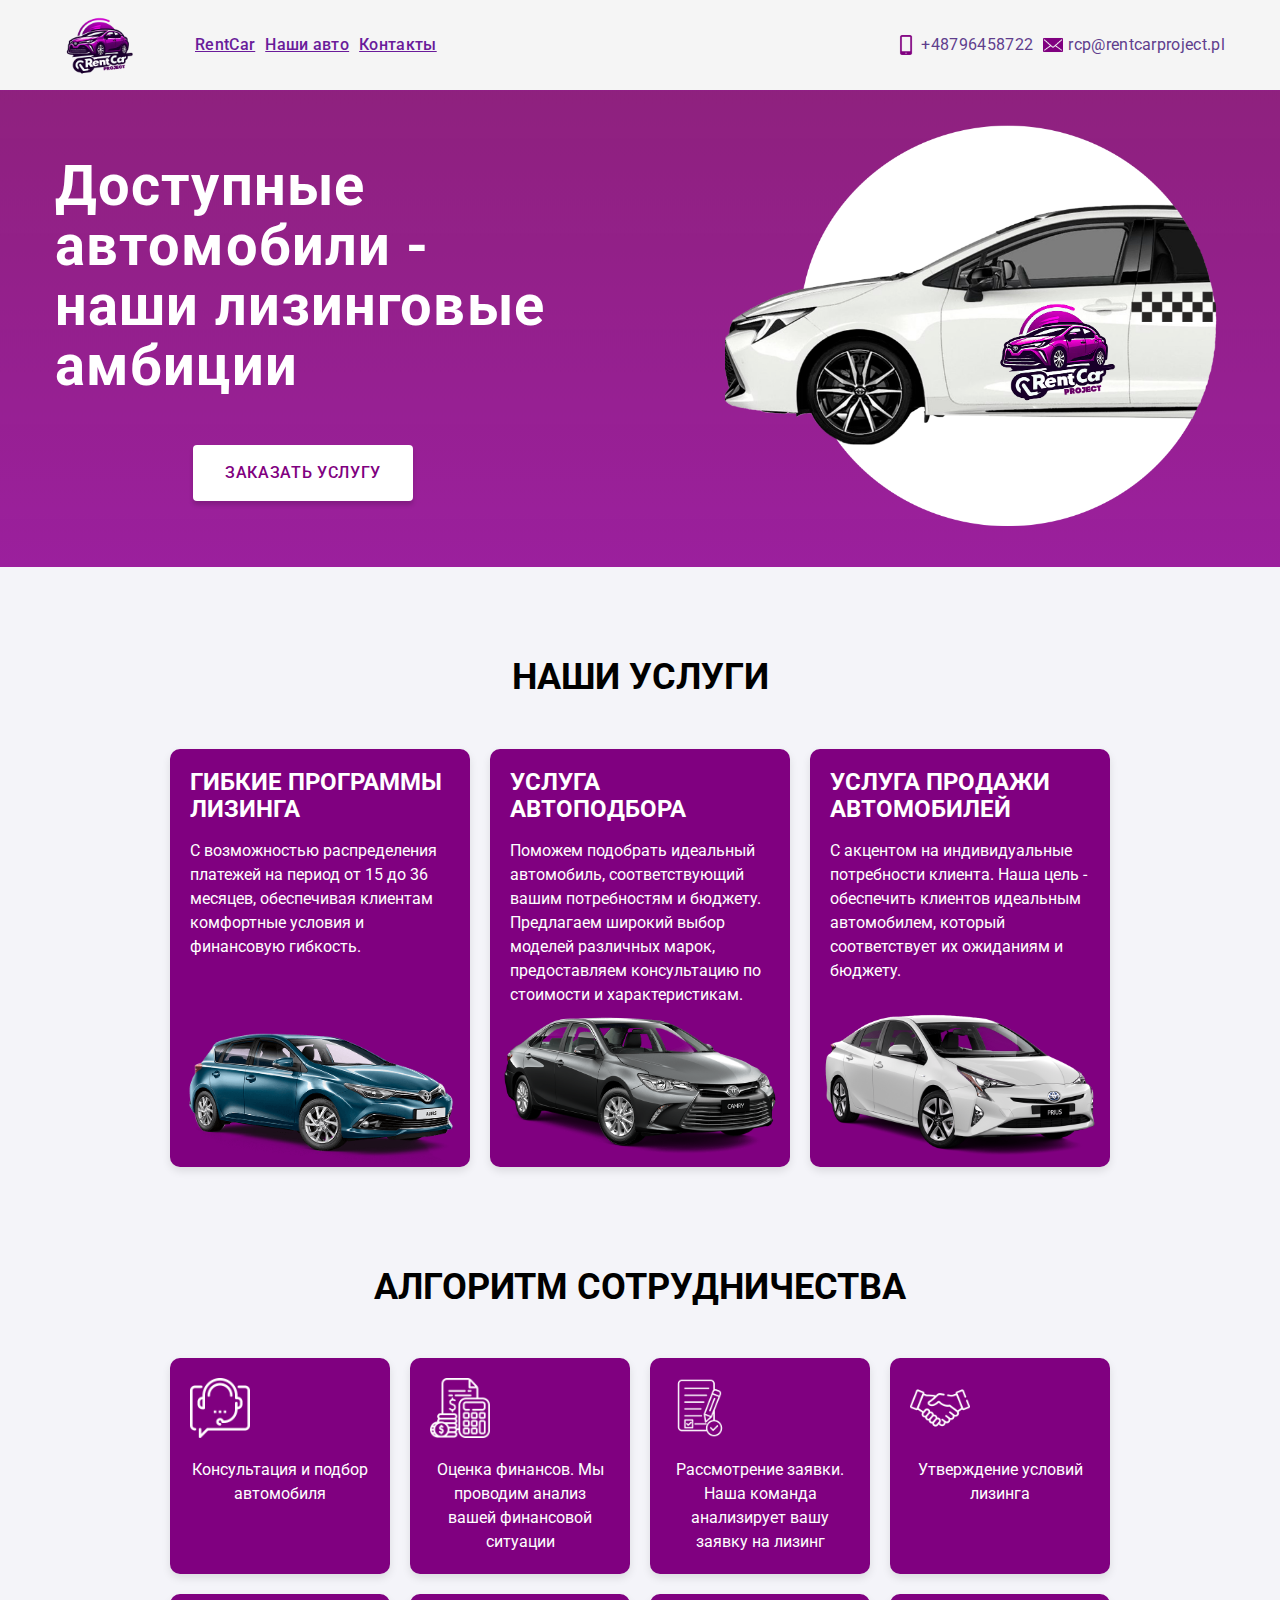
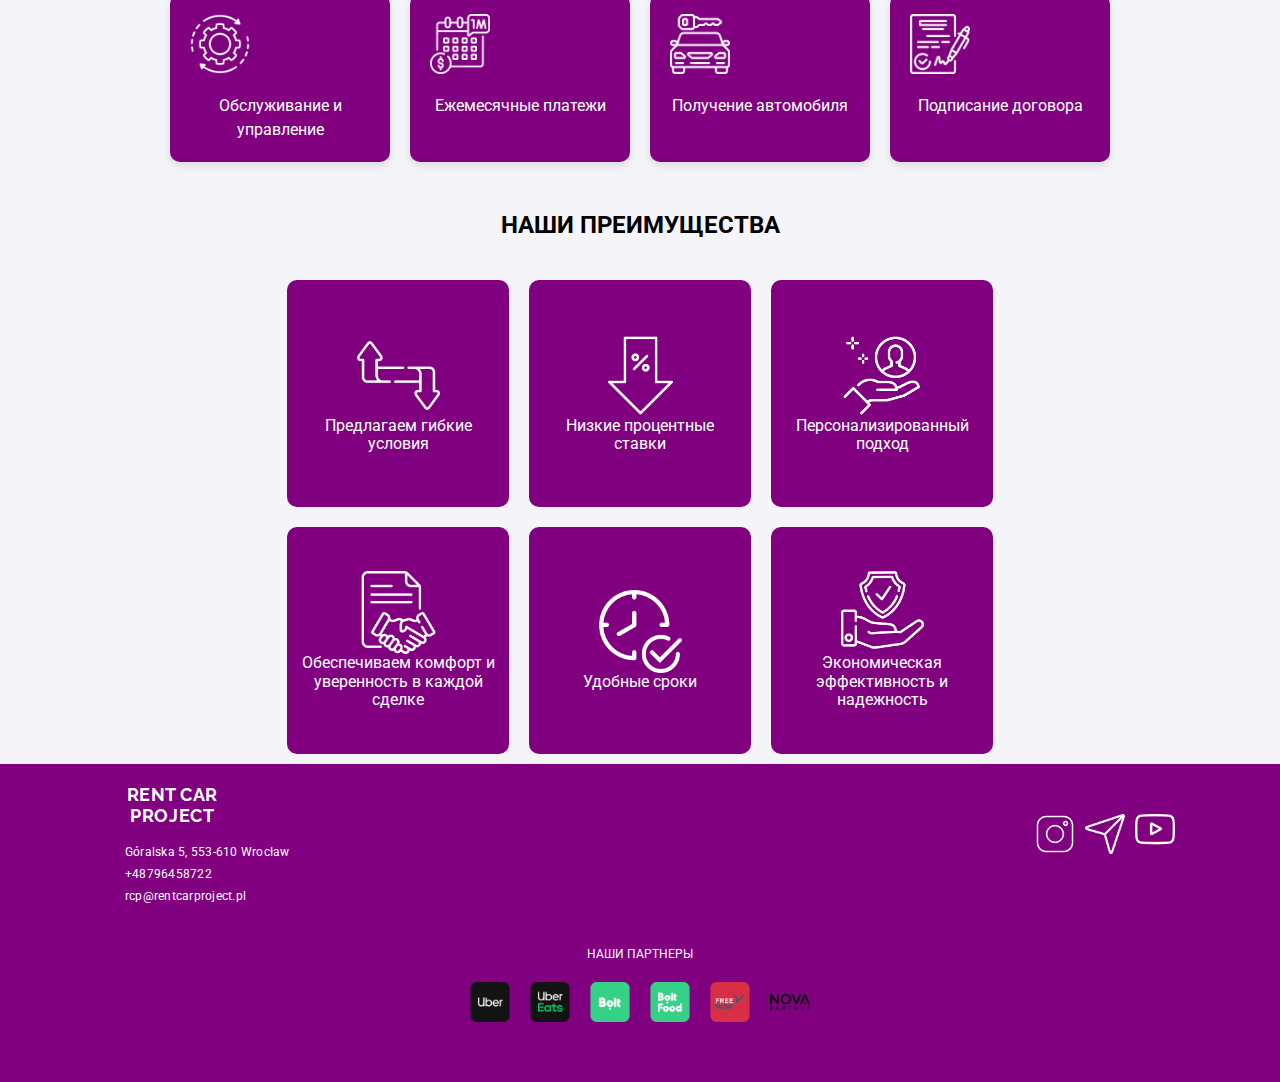
==== commit 4e16a5e7: "update index" ====
--- a/index.html
+++ b/index.html
@@ -104,64 +104,6 @@
           </div>
         </div>
       </section>
-
-      <!-- Advantages -->
-      <section class="advantages">
-        <div class="container">
-          <h2 class="advantages-title">Наши преимущества</h2>
-          <div class="card-container">
-            <div class="card">
-              <img
-                src="./img/icon/arrows_1.png"
-                alt="Гибкие условия"
-                width="83px"
-              />
-              <p>Предлагаем гибкие условия</p>
-            </div>
-            <div class="card">
-              <img
-                src="./img/icon/discount_1.png"
-                alt="Низкие процентные ставки"
-                width="83px"
-              />
-              <p>Низкие процентные ставки</p>
-            </div>
-            <div class="card">
-              <img
-                src="./img/icon/personalized.png"
-                alt="Персонализированный подход"
-                width="83px"
-              />
-              <p>Персонализированный подход</p>
-            </div>
-            <div class="card">
-              <img
-                src="./img/icon/contract_1.png"
-                alt="Комфорт и уверенность"
-                width="83px"
-              />
-              <p>Обеспечиваем комфорт и уверенность в каждой сделке</p>
-            </div>
-            <div class="card">
-              <img
-                src="./img/icon/time_1.png"
-                alt="Удобные сроки"
-                width="83px"
-              />
-              <p>Удобные сроки</p>
-            </div>
-            <div class="card">
-              <img
-                src="./img/icon/shield_1.png"
-                alt="Экономическая эффективность и надежность"
-                width="83px"
-              />
-              <p>Экономическая эффективность и надежность</p>
-            </div>
-          </div>
-        </div>
-      </section>
-
       <!-- Services -->
       <section class="services">
         <div class="container">
@@ -216,7 +158,6 @@
           </div>
         </div>
       </section>
-
       <!-- How we work -->
       <section class="workflow">
         <div class="container">
@@ -274,7 +215,62 @@
           </div>
         </div>
       </section>
-
+      <!-- Advantages -->
+      <section class="advantages">
+        <div class="container">
+          <h2 class="advantages-title">Наши преимущества</h2>
+          <div class="card-container">
+            <div class="card">
+              <img
+                src="./img/icon/arrows_1.png"
+                alt="Гибкие условия"
+                width="83px"
+              />
+              <p>Предлагаем гибкие условия</p>
+            </div>
+            <div class="card">
+              <img
+                src="./img/icon/discount_1.png"
+                alt="Низкие процентные ставки"
+                width="83px"
+              />
+              <p>Низкие процентные ставки</p>
+            </div>
+            <div class="card">
+              <img
+                src="./img/icon/personalized.png"
+                alt="Персонализированный подход"
+                width="83px"
+              />
+              <p>Персонализированный подход</p>
+            </div>
+            <div class="card">
+              <img
+                src="./img/icon/contract_1.png"
+                alt="Комфорт и уверенность"
+                width="83px"
+              />
+              <p>Обеспечиваем комфорт и уверенность в каждой сделке</p>
+            </div>
+            <div class="card">
+              <img
+                src="./img/icon/time_1.png"
+                alt="Удобные сроки"
+                width="83px"
+              />
+              <p>Удобные сроки</p>
+            </div>
+            <div class="card">
+              <img
+                src="./img/icon/shield_1.png"
+                alt="Экономическая эффективность и надежность"
+                width="83px"
+              />
+              <p>Экономическая эффективность и надежность</p>
+            </div>
+          </div>
+        </div>
+      </section>
       <!-- FORM -->
       <div id="orderForm" class="form-popup">
         <form class="form-container" id="orderFormElement">
